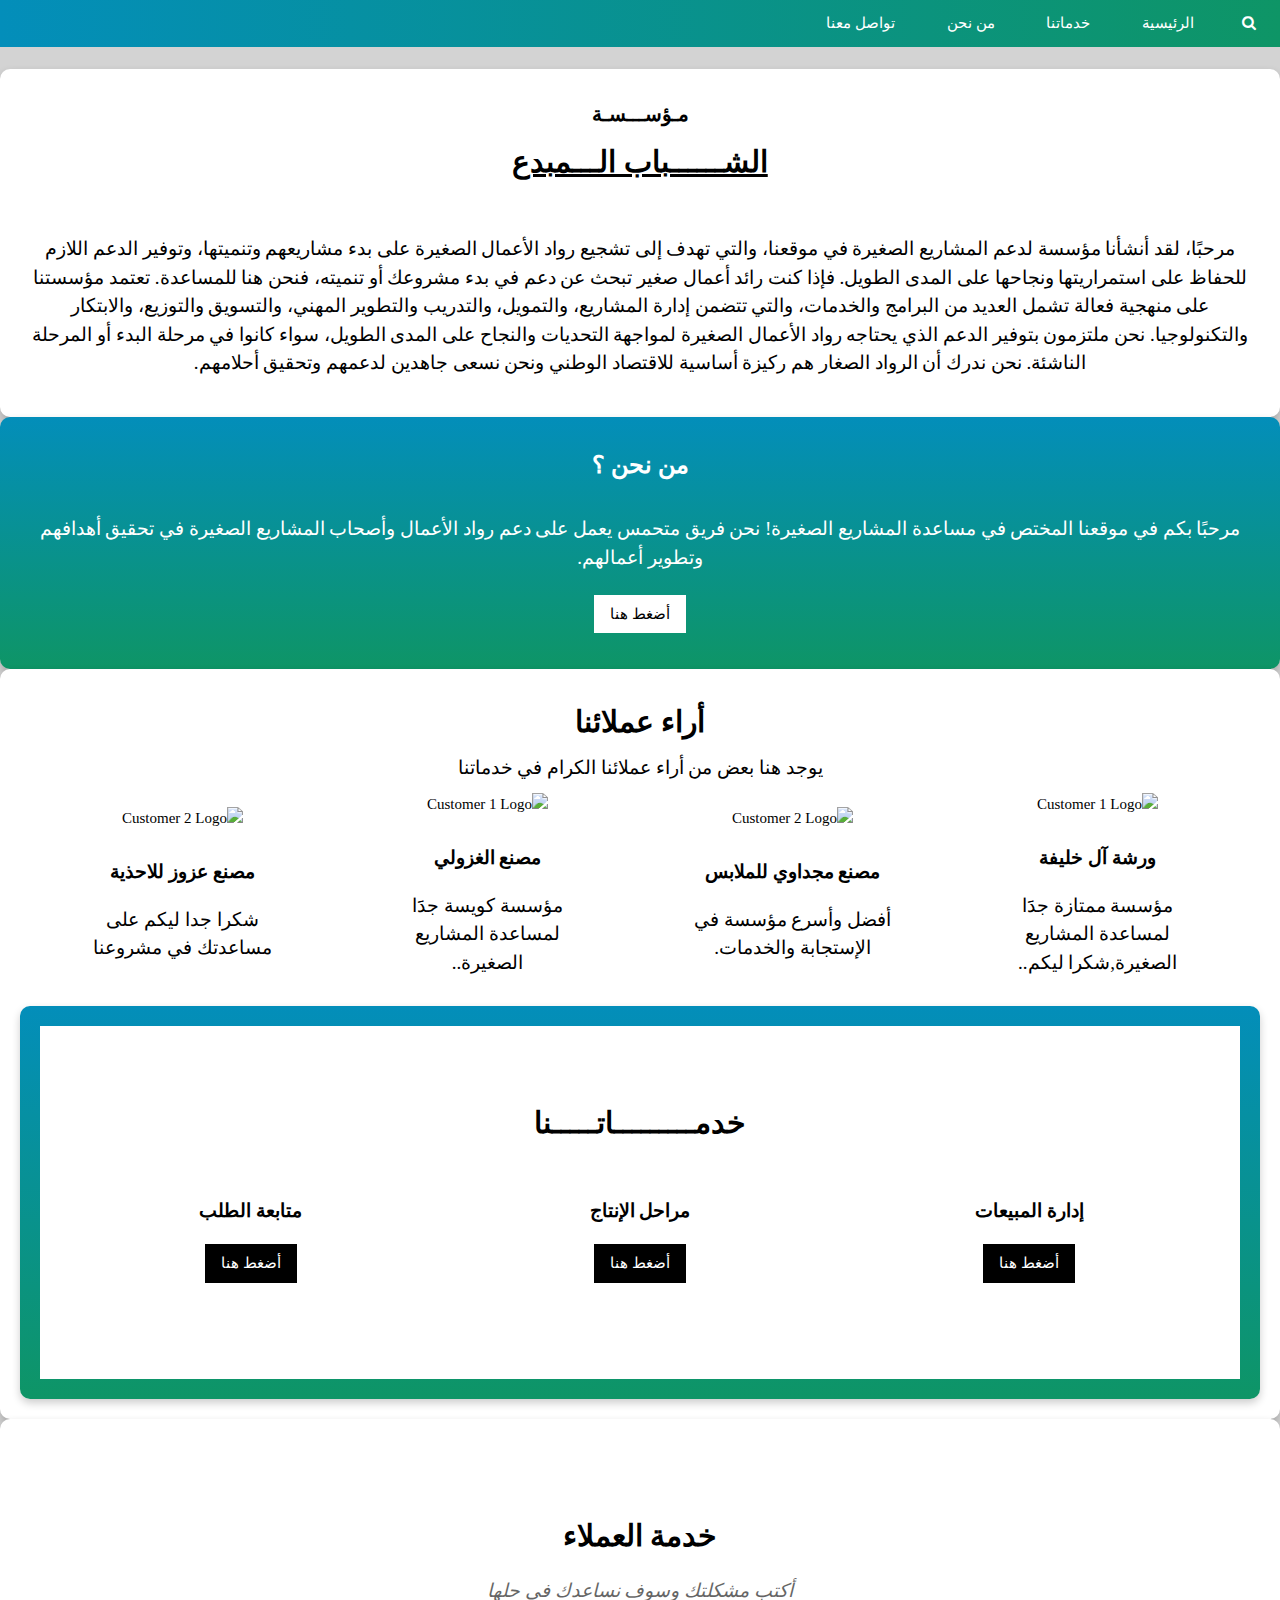
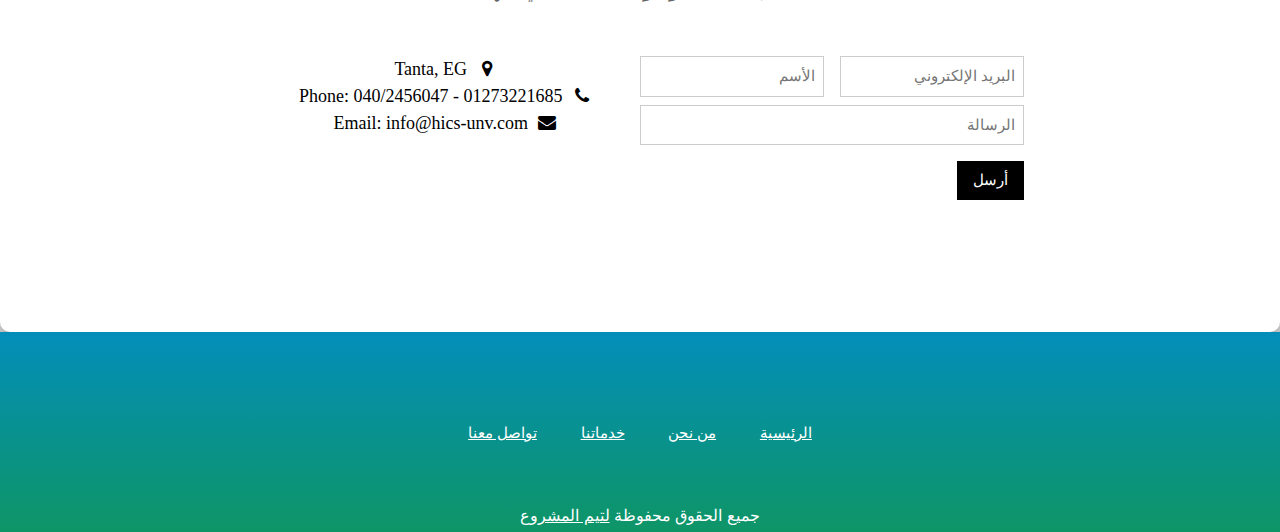
==== Home.html @ 122fb4f4 "Add files via upload" ====
<!DOCTYPE html>
<html dir="rtl" lang="ar">
<head>
<title>الشباب المبدع</title>
<meta charset="UTF-8">
<meta name="viewport" content="width=device-width, initial-scale=1">
<link rel="stylesheet" href="https://www.w3schools.com/w3css/4/w3.css">
<link rel="stylesheet" href="https://fonts.googleapis.com/css?family=Lato">
<link rel="stylesheet" href="https://cdnjs.cloudflare.com/ajax/libs/font-awesome/4.7.0/css/font-awesome.min.css">
<link rel="stylesheet" media="screen" href="[Cairo Google Fonts URL](https://fonts.google.com/specimen/Cairo)" type="text/css">
<style>
body {font-family: "Cairo", Cairo}
.mySlides {display: none}

.customers {
    display: flex;
    justify-content: space-around;
    align-items: center;
    padding: 10px;
    background-color:white;
    color: black;
}

.customer-card {
    max-width: 200px;
    text-align: center;
}

.customer-logo {
    width: 200px;
    height: 200px;
    margin-bottom: 10px;
}

.customer-name {
    font-weight: bold;
}

.card {
    justify-content: center;
    width: 100%;
    padding: 20px;
    background-color: white;
    border-radius: 10px;
    box-shadow: 0 4px 8px rgba(0, 0, 0, 0.2); /* Add drop shadow */
    text-align: center;
    margin-bottom: 0px;
}
.card2 {
    justify-content: center;
    width: 100%;
    padding: 20px;
    background: rgb(3,142,186);
    background: linear-gradient(180deg, rgba(3,142,186,1) 0%, rgba(14,149,102,1) 100%);
    color: white;
    border-radius: 10px;
    box-shadow: 0 4px 8px rgba(0, 0, 0, 0.2); /* Add drop shadow */
    text-align: center;
    margin-bottom: 0px;
}
.WallPaper{
  width: 100%;
  height: 50%;
  margin-top: -80px;
}
h2 {
    color: #333;
}

p {
    font-size: 19px;
    line-height: 1.5;
}
footer {
        background: rgb(3,142,186);
        background: linear-gradient(180deg, rgba(3,142,186,1) 0%, rgba(14,149,102,1) 100%);
        color: white;
        text-align: center;
        padding: 90px;
        margin-bottom: -150px;
    }
</style>
</head>
<body style="background-color: lightgray;">

<!-- Navbar -->
<div align="right" style="background-color: black;">
<div align="right" class="w3-top" style="background: rgb(3,142,186);
background: linear-gradient(90deg, rgba(3,142,186,1) 0%, rgba(14,149,102,1) 100%); color: white;">
  <div  align="right">
    <a class="w3-bar-item w3-button w3-padding-large w3-hide-medium w3-hide-large w3-right" href="javascript:void(0)" onclick="myFunction()" title="Toggle Navigation Menu"><i class="fa fa-bars"></i></a>
    <a href="#" class="w3-bar-item w3-button w3-padding-large">الرئيسية</a>
    <a href="#Ourservice" class="w3-bar-item w3-button w3-padding-large w3-hide-small">خدماتنا</a>
    <a href="WE.html" class="w3-bar-item w3-button w3-padding-large w3-hide-small">من نحن</a>
    <a href="#contact" class="w3-bar-item w3-button w3-padding-large w3-hide-small">تواصل معنا</a>
    <a href="javascript:void(0)" class="w3-padding-large w3-hover-red w3-hide-small w3-right"><i class="fa fa-search"></i></a>
  </div>
</div>
</div>


<!-- Navbar on small screens (remove the onclick attribute if you want the navbar to always show on top of the content when clicking on the links) -->
<div id="navDemo" class="w3-bar-block w3-black w3-hide w3-hide-large w3-hide-medium w3-top" style="margin-top:46px">
  <a href="#band" class="w3-bar-item w3-button w3-padding-large" onclick="myFunction()">خدماتنا</a>
  <a href="#tour" class="w3-bar-item w3-button w3-padding-large" onclick="myFunction()">من نحن</a>
  <a href="#contact" class="w3-bar-item w3-button w3-padding-large" onclick="myFunction()">تواصل معنا</a>
</div>

<!-- Page content -->
<div class="w3-content" style="max-width:2000px;margin-top:46px">

  <img class="WallPaper" src="Media/Wallpaper.jpg" alt="wallpaper">
  <div class="card">
    <h4  style="font-family: cairo; font-weight: bold; color: black;">مـؤســـسـة</h4>
    <h2  style="font-family: cairo; font-weight: bold; text-decoration: underline; color: black;">الشــــــباب الـــمبدع</h2>
    <br>
    <div align="right" style="font-size: 20px;"><p align="center">مرحبًا، لقد أنشأنا مؤسسة لدعم المشاريع الصغيرة في موقعنا، والتي تهدف إلى تشجيع رواد الأعمال الصغيرة على بدء مشاريعهم وتنميتها، وتوفير الدعم اللازم للحفاظ على استمراريتها ونجاحها على المدى الطويل. فإذا كنت رائد أعمال صغير تبحث عن دعم في بدء مشروعك أو تنميته، فنحن هنا للمساعدة. تعتمد مؤسستنا على منهجية فعالة تشمل العديد من البرامج والخدمات، والتي تتضمن إدارة المشاريع، والتمويل، والتدريب والتطوير المهني، والتسويق والتوزيع، والابتكار والتكنولوجيا. نحن ملتزمون بتوفير الدعم الذي يحتاجه رواد الأعمال الصغيرة لمواجهة التحديات والنجاح على المدى الطويل، سواء كانوا في مرحلة البدء أو المرحلة الناشئة. نحن ندرك أن الرواد الصغار هم ركيزة أساسية للاقتصاد الوطني ونحن نسعى جاهدين لدعمهم وتحقيق أحلامهم.</p></div>
    </div>

    <div class="card2">
      <div align="center" ><h3 style="font-family: cairo; font-weight: bold;">من نحن ؟</h3></div>
    <br>
    <div align="center" style="font-size: 19px;">مرحبًا بكم في موقعنا المختص في مساعدة المشاريع الصغيرة! نحن فريق متحمس يعمل على دعم رواد الأعمال وأصحاب المشاريع الصغيرة في تحقيق أهدافهم وتطوير أعمالهم.</div>
    <br>
    <div align="center"><a href="WE.html"><button  class="w3-button w3-white w3-margin-bottom" >أضغط هنا</button></a>
    </div>
    </div>

    <div class="card">
      <h2 align="center" style="font-family: cairo; font-weight: bold; color: black;">أراء عملائنا</h2>
      <div align="center" style="font-size: 19px;">يوجد هنا بعض من أراء عملائنا الكرام في خدماتنا</div>
  
  <section class="customers">
    <div class="customer-card">
      <img src="Media/CustomerLogo1.jpg" alt="Customer 1 Logo" class="customer-logo">
      <p class="customer-name">ورشة آل خليفة </p>
      <p>مؤسسة ممتازة جدََا لمساعدة المشاريع الصغيرة,شكرا ليكم..</p>
  </div>
  <div class="customer-card">
      <img src="Media/img77.jpg" alt="Customer 2 Logo" class="customer-logo">
      <p class="customer-name">مصنع مجداوي للملابس</p>
      <p>أفضل وأسرع مؤسسة في الإستجابة والخدمات.</p>
  </div>
  <div class="customer-card">
    <img src="Media/CustomerLogo1.jpg" alt="Customer 1 Logo" class="customer-logo">
    <p class="customer-name">مصنع الغزولي</p>
    <p>مؤسسة كويسة جدََا لمساعدة المشاريع الصغيرة..</p>
</div>
<div class="customer-card">
    <img src="Media/img77.jpg" alt="Customer 2 Logo" class="customer-logo">
    <p class="customer-name">مصنع عزوز للاحذية</p>
    <p> شكرا جدا ليكم على مساعدتك في مشروعنا</p>
</div>
  </section>

  <div class="card2">
    <div style="background-color: white ;" id="tour">
      <div class="w3-container w3-content w3-padding-64" style="max-width:1800px;">
        <h2 id="Ourservice" class="w3-center" style="font-family: cairo; font-weight: bold; color: black;">خدمـــــــــاتـــــنا</h2><br>
  
        <div class="w3-third w3-margin-bottom">
          <div class="w3-container w3-white">
            <p align="center"><b align="center">متابعة الطلب</b></p>
            <div align="center"><button  class="w3-button w3-black w3-margin-bottom" onclick="document.getElementById('ticketModal').style.display='block'" >أضغط هنا</button></div>
          </div>
        </div>
          <div class="w3-third w3-margin-bottom">
              <div class="w3-container w3-white">
                <p align="center"><b align="center">مراحل الإنتاج</b></p>
                <div align="center"><a href="index.html"><button  class="w3-button w3-black w3-margin-bottom">أضغط هنا</button></a></div>
              </div>
            </div>
          <div class="w3-third w3-margin-bottom">
            <div class="w3-container w3-white">
              <p align="center"><b align="center">إدارة المبيعات</b></p>
              <div align="center"><a href="SA.html"><button  class="w3-button w3-black w3-margin-bottom" >أضغط هنا</button></a></div>
            </div>
          </div>
        </div>
      </div>
  </div>
    </div>

    <div class="card">
      <div class="w3-container w3-content w3-padding-64" style="max-width:800px" id="contact">
        <h2 id="contact" class="w3-center" align="center" style="font-family: cairo; font-weight: bold; color: black;">خدمة العملاء</h2>
        <p class="w3-opacity w3-center"><i>أكتب مشكلتك وسوف نساعدك في حلها</i></p>
        <div class="w3-row w3-padding-32">
          <div class="w3-col m6 w3-large w3-margin-bottom">
            <i class="fa fa-map-marker" style="width:30px"></i> Tanta, EG<br>
            <i class="fa fa-phone" style="width:30px"></i> Phone: 040/2456047 - 01273221685<br>
            <i class="fa fa-envelope" style="width:30px"> </i> Email: info@hics-unv.com<br>
          </div>
          <div class="w3-col m6">
            <form action="/action_page.php" target="_blank">
              <div class="w3-row-padding" style="margin:0 -16px 8px -16px">
                <div class="w3-half">
                  <input class="w3-input w3-border" type="text" placeholder="الأسم" required name="Name">
                </div>
                <div class="w3-half">
                  <input class="w3-input w3-border" type="text" placeholder="البريد الإلكتروني" required name="Email">
                </div>
              </div>
              <input class="w3-input w3-border" type="text" placeholder="الرسالة" required name="Message">
              <button class="w3-button w3-black w3-section w3-right" type="submit">أرسل</button>
            </form>
          </div>
        </div>
      </div>
    </div>
    
    <footer style=" height: 200px;">
      <div >
        <a style="margin-left: 20px; margin-right: 20px;" href="#">الرئيسية</a>
        <a style="margin-left: 20px; margin-right: 20px;" href="WE.html">من نحن</a>
        <a style="margin-left: 20px; margin-right: 20px;" href="#Ourservice">خدماتنا</a>
        <a style="margin-left: 20px; margin-right: 20px;" href="#contact">تواصل معنا</a>
        <h6 style="margin-top: 60px;">جميع الحقوق محفوظة <a href="WE.html">لتيم المشروع</a></h6>
      </div>

  </footer>
  <!-- The Band Section -->
  <div class="w3-container w3-content w3-center w3-padding-64" style="max-width:800px" id="band">

  <!-- Ticket Modal -->
  <div>

  </div>
  <div id="ticketModal" class="w3-modal">
    <div class="w3-modal-content w3-animate-top w3-card-4">
      <header style="background: rgb(3,142,186);
      background: linear-gradient(90deg, rgba(3,142,186,1) 0%, rgba(14,149,102,1) 100%);" class="w3-container w3-black w3-center w3-padding-32"> 
        <span style="background: rgb(3,142,186);
        background: linear-gradient(180deg, rgba(3,142,186,1) 0%, rgba(14,149,102,1) 100%);" onclick="document.getElementById('ticketModal').style.display='none'" 
       class="w3-button w3-black w3-xlarge w3-display-topright">×</span>
        <h2 style="font-family: cairo; font-weight: bold; color: white; background: rgb(3,142,186);
        background: linear-gradient(90deg, rgba(3,142,186,1) 0%, rgba(14,149,102,1) 100%);" ><i class="fa fa-suitcase w3-margin-left"></i>متابعة طلبك</h2>
      </header>
      <div class="w3-container">
        <p><label><i class="fa fa-shopping-cart"></i> الرقم التسلسلي لطلبك</label></p>
        <input class="w3-input w3-border" type="text" placeholder="أدخل الرقم التسلسلي">
        <p><label><i class="fa fa-user"></i> الحساب الخاص بك</label></p>
        <input class="w3-input w3-border" type="text" placeholder="أدخل حسابك">
        <button style="background: rgb(3,142,186);
        background: linear-gradient(90deg, rgba(3,142,186,1) 0%, rgba(14,149,102,1) 100%);" class="w3-button w3-block w3-black w3-padding-16 w3-section w3-right">تابع <i class="fa fa-check"></i></button>
        <button class="w3-button w3-red w3-section" onclick="document.getElementById('ticketModal').style.display='none'">أغلق<i class="fa fa-remove"></i></button>
        <p class="w3-right">تريد <a href="#" class="w3-text-blue">المساعدة?</a></p>
      </div>
    </div>
  </div>

</div>



<script>
// Automatic Slideshow - change image every 4 seconds
var myIndex = 0;
carousel();

function carousel() {
  var i;
  var x = document.getElementsByClassName("mySlides");
  for (i = 0; i < x.length; i++) {
    x[i].style.display = "none";  
  }
  myIndex++;
  if (myIndex > x.length) {myIndex = 1}    
  x[myIndex-1].style.display = "block";  
  setTimeout(carousel, 4000);    
}

// Used to toggle the menu on small screens when clicking on the menu button
function myFunction() {
  var x = document.getElementById("navDemo");
  if (x.className.indexOf("w3-show") == -1) {
    x.className += " w3-show";
  } else { 
    x.className = x.className.replace(" w3-show", "");
  }
}

// When the user clicks anywhere outside of the modal, close it
var modal = document.getElementById('ticketModal');
window.onclick = function(event) {
  if (event.target == modal) {
    modal.style.display = "none";
  }
}
</script>

</body>
</html>
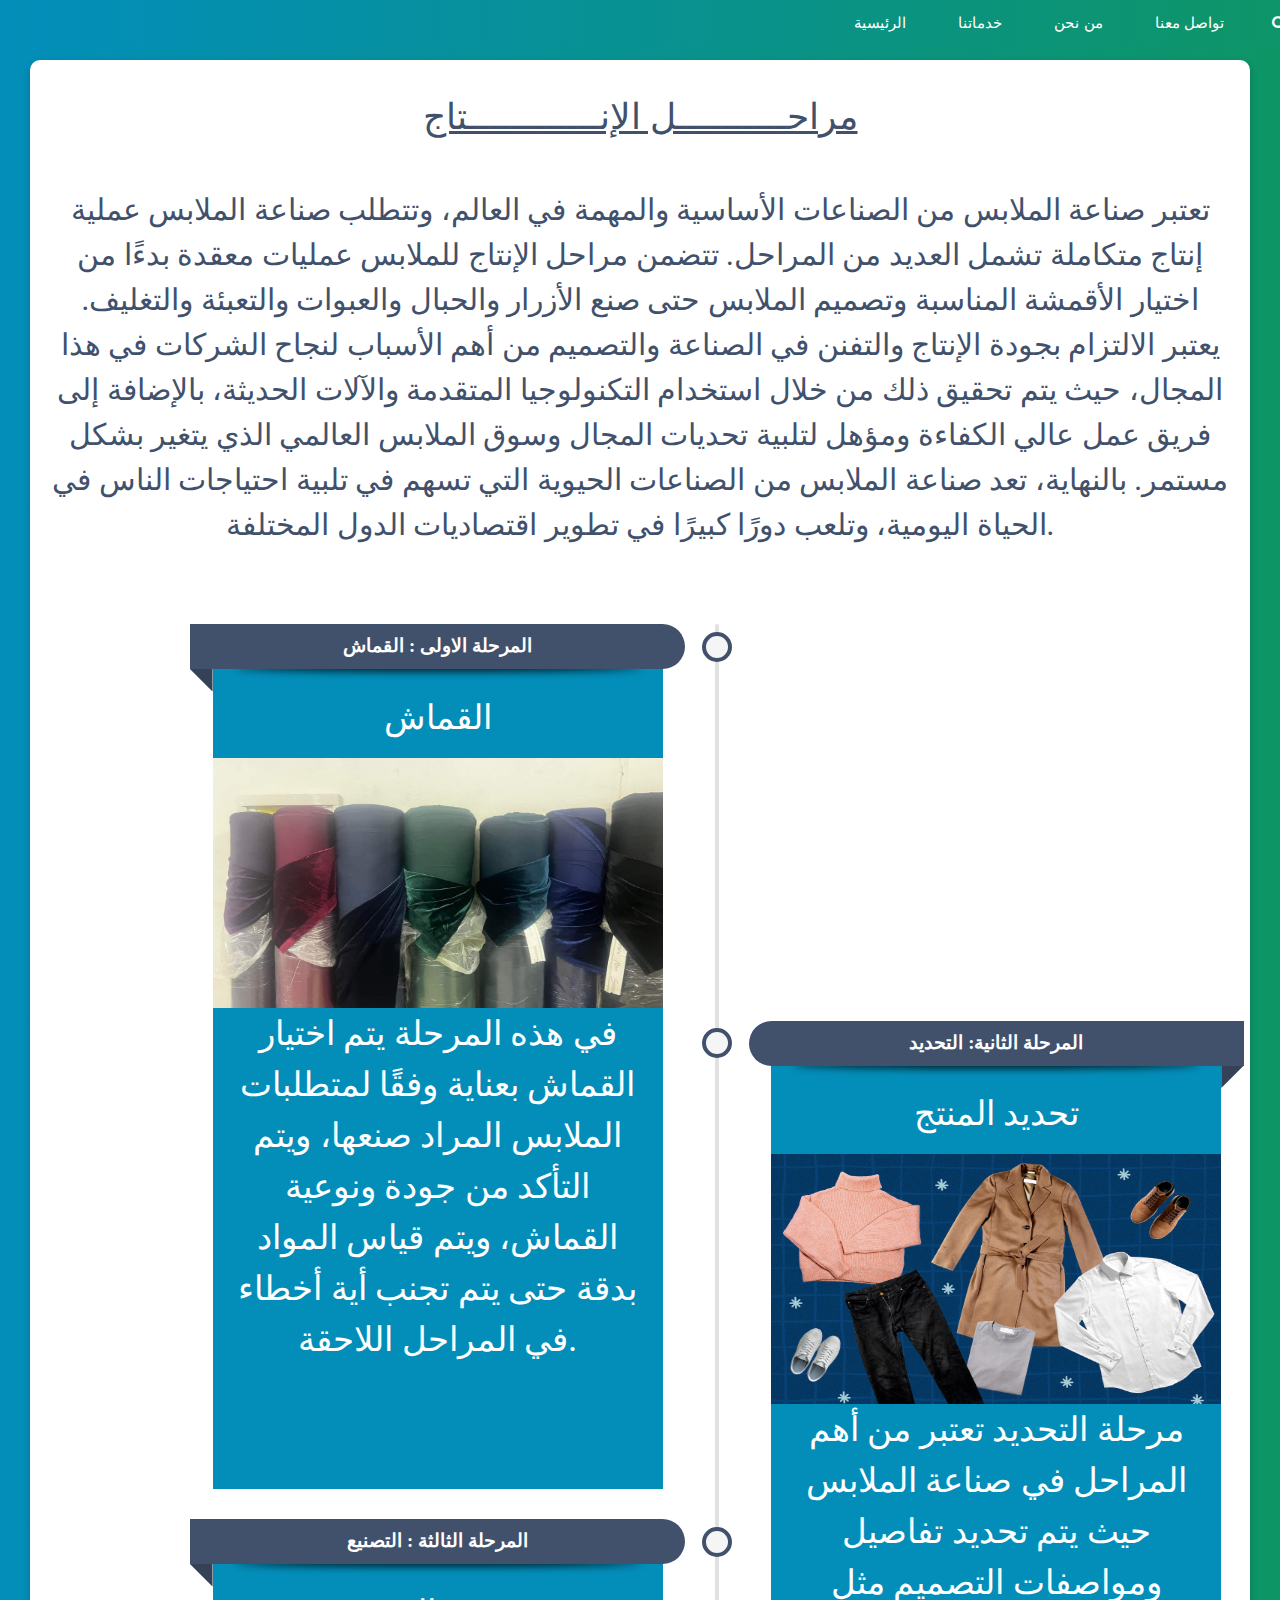
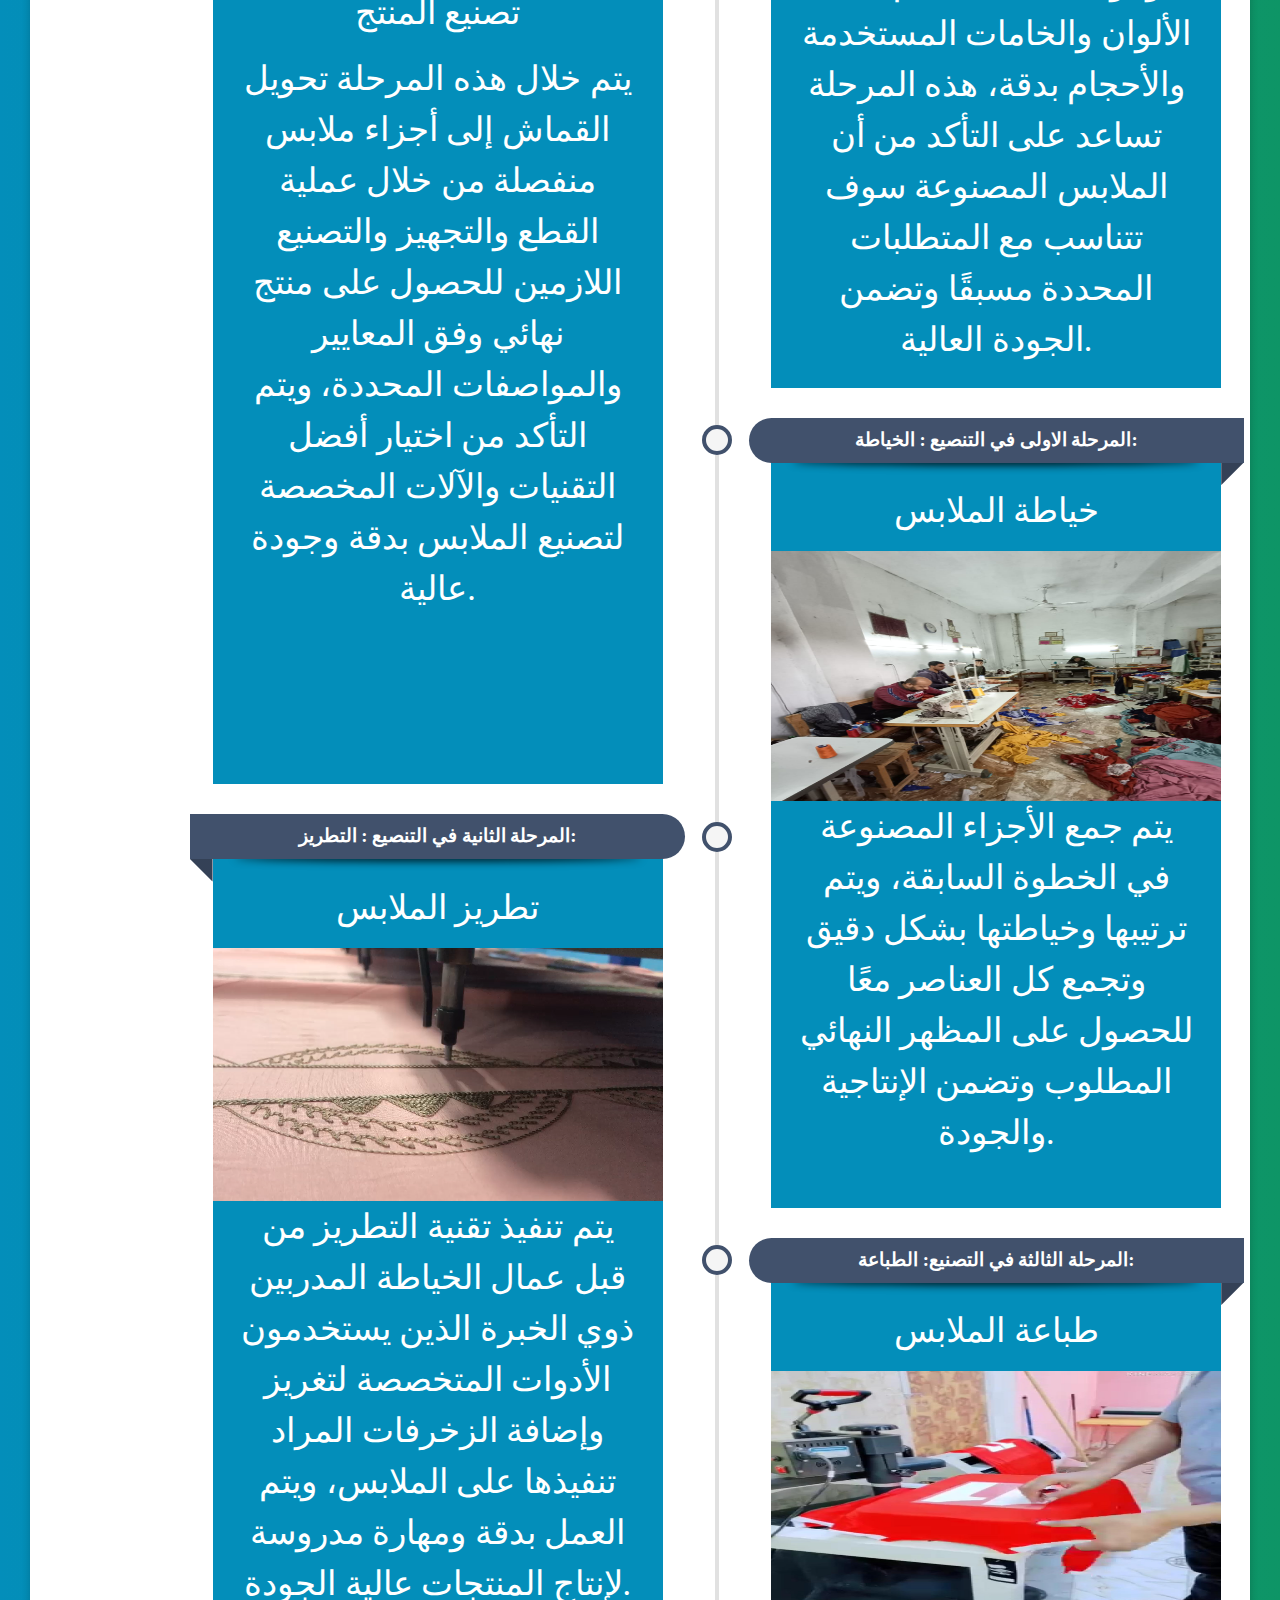
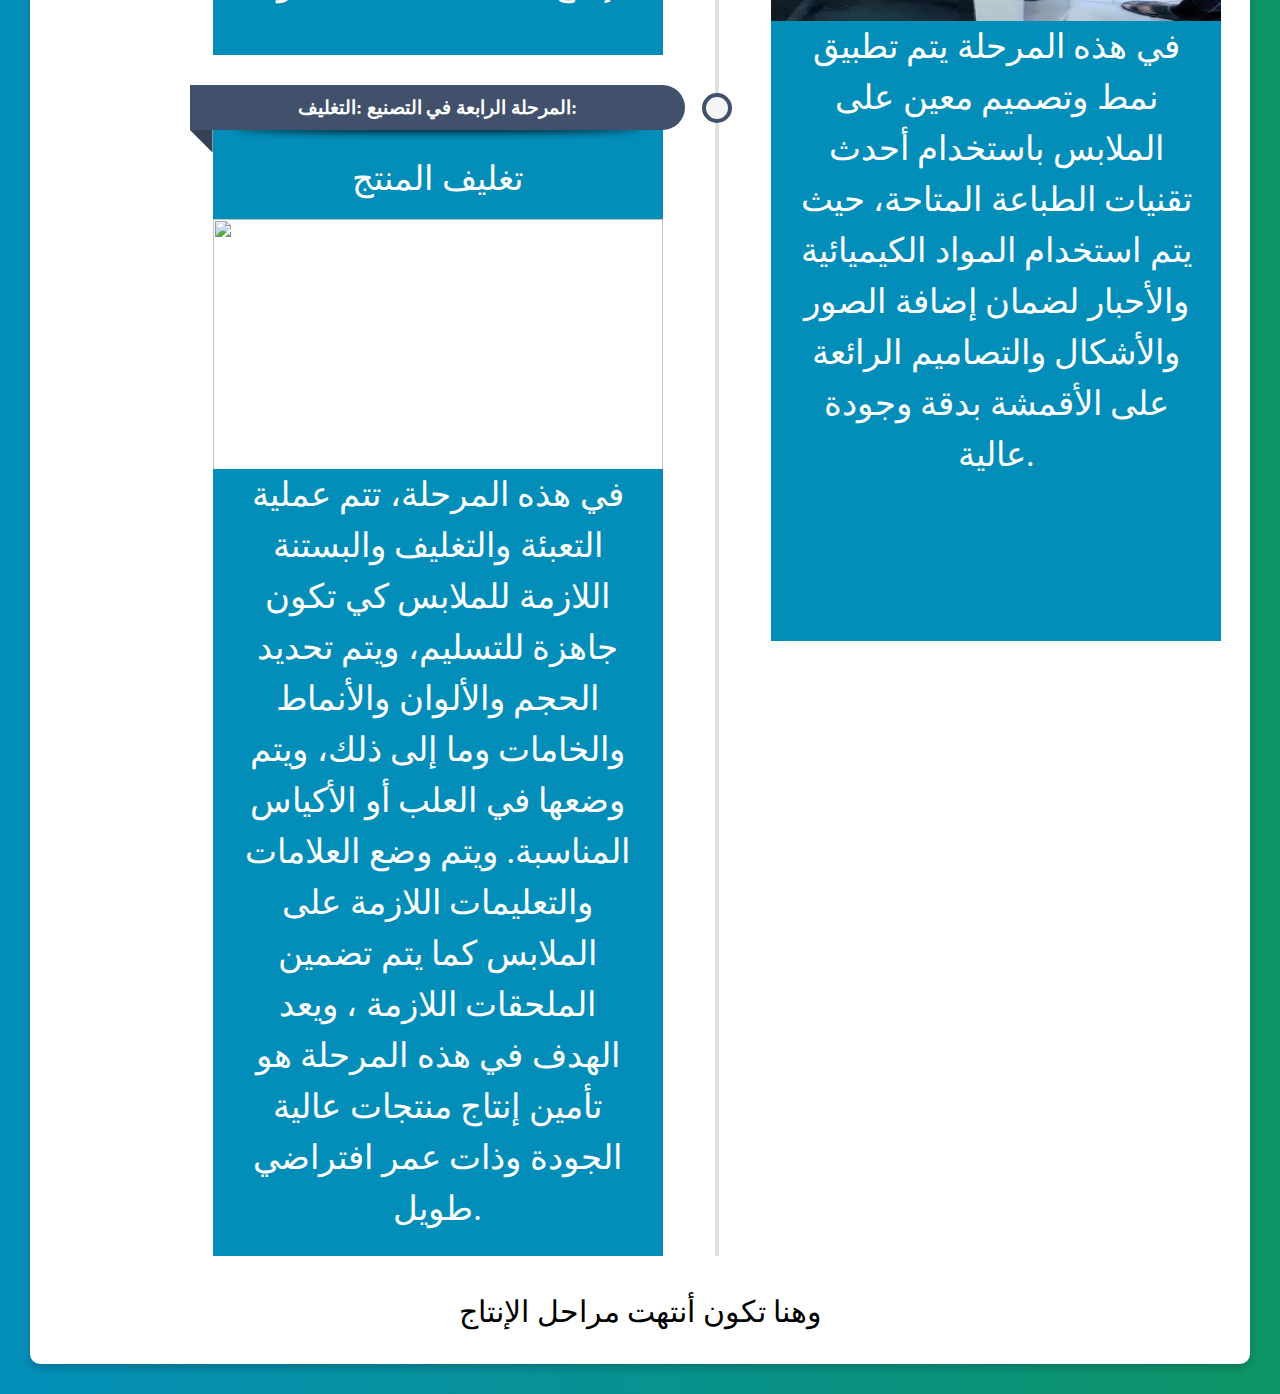
==== commit 46ee0285: "Rename home.html to Home.html" ====
--- a/Home.html
+++ b/Home.html
@@ -1,293 +1,243 @@
-<!DOCTYPE html>
-<html dir="rtl" lang="ar">
-<head>
-<title>الشباب المبدع</title>
-<meta charset="UTF-8">
-<meta name="viewport" content="width=device-width, initial-scale=1">
-<link rel="stylesheet" href="https://www.w3schools.com/w3css/4/w3.css">
-<link rel="stylesheet" href="https://fonts.googleapis.com/css?family=Lato">
-<link rel="stylesheet" href="https://cdnjs.cloudflare.com/ajax/libs/font-awesome/4.7.0/css/font-awesome.min.css">
-<link rel="stylesheet" media="screen" href="[Cairo Google Fonts URL](https://fonts.google.com/specimen/Cairo)" type="text/css">
-<style>
-body {font-family: "Cairo", Cairo}
-.mySlides {display: none}
-
-.customers {
-    display: flex;
-    justify-content: space-around;
-    align-items: center;
-    padding: 10px;
-    background-color:white;
-    color: black;
-}
-
-.customer-card {
-    max-width: 200px;
-    text-align: center;
-}
-
-.customer-logo {
-    width: 200px;
-    height: 200px;
-    margin-bottom: 10px;
-}
-
-.customer-name {
-    font-weight: bold;
-}
-
-.card {
-    justify-content: center;
-    width: 100%;
-    padding: 20px;
-    background-color: white;
-    border-radius: 10px;
-    box-shadow: 0 4px 8px rgba(0, 0, 0, 0.2); /* Add drop shadow */
-    text-align: center;
-    margin-bottom: 0px;
-}
-.card2 {
-    justify-content: center;
-    width: 100%;
-    padding: 20px;
-    background: rgb(3,142,186);
-    background: linear-gradient(180deg, rgba(3,142,186,1) 0%, rgba(14,149,102,1) 100%);
-    color: white;
-    border-radius: 10px;
-    box-shadow: 0 4px 8px rgba(0, 0, 0, 0.2); /* Add drop shadow */
-    text-align: center;
-    margin-bottom: 0px;
-}
-.WallPaper{
-  width: 100%;
-  height: 50%;
-  margin-top: -80px;
-}
-h2 {
-    color: #333;
-}
-
-p {
-    font-size: 19px;
-    line-height: 1.5;
-}
-footer {
-        background: rgb(3,142,186);
-        background: linear-gradient(180deg, rgba(3,142,186,1) 0%, rgba(14,149,102,1) 100%);
-        color: white;
-        text-align: center;
-        padding: 90px;
-        margin-bottom: -150px;
-    }
-</style>
-</head>
-<body style="background-color: lightgray;">
-
-<!-- Navbar -->
-<div align="right" style="background-color: black;">
-<div align="right" class="w3-top" style="background: rgb(3,142,186);
-background: linear-gradient(90deg, rgba(3,142,186,1) 0%, rgba(14,149,102,1) 100%); color: white;">
-  <div  align="right">
-    <a class="w3-bar-item w3-button w3-padding-large w3-hide-medium w3-hide-large w3-right" href="javascript:void(0)" onclick="myFunction()" title="Toggle Navigation Menu"><i class="fa fa-bars"></i></a>
-    <a href="#" class="w3-bar-item w3-button w3-padding-large">الرئيسية</a>
-    <a href="#Ourservice" class="w3-bar-item w3-button w3-padding-large w3-hide-small">خدماتنا</a>
-    <a href="WE.html" class="w3-bar-item w3-button w3-padding-large w3-hide-small">من نحن</a>
-    <a href="#contact" class="w3-bar-item w3-button w3-padding-large w3-hide-small">تواصل معنا</a>
-    <a href="javascript:void(0)" class="w3-padding-large w3-hover-red w3-hide-small w3-right"><i class="fa fa-search"></i></a>
-  </div>
-</div>
-</div>
-
-
-<!-- Navbar on small screens (remove the onclick attribute if you want the navbar to always show on top of the content when clicking on the links) -->
-<div id="navDemo" class="w3-bar-block w3-black w3-hide w3-hide-large w3-hide-medium w3-top" style="margin-top:46px">
-  <a href="#band" class="w3-bar-item w3-button w3-padding-large" onclick="myFunction()">خدماتنا</a>
-  <a href="#tour" class="w3-bar-item w3-button w3-padding-large" onclick="myFunction()">من نحن</a>
-  <a href="#contact" class="w3-bar-item w3-button w3-padding-large" onclick="myFunction()">تواصل معنا</a>
-</div>
-
-<!-- Page content -->
-<div class="w3-content" style="max-width:2000px;margin-top:46px">
-
-  <img class="WallPaper" src="Media/Wallpaper.jpg" alt="wallpaper">
-  <div class="card">
-    <h4  style="font-family: cairo; font-weight: bold; color: black;">مـؤســـسـة</h4>
-    <h2  style="font-family: cairo; font-weight: bold; text-decoration: underline; color: black;">الشــــــباب الـــمبدع</h2>
-    <br>
-    <div align="right" style="font-size: 20px;"><p align="center">مرحبًا، لقد أنشأنا مؤسسة لدعم المشاريع الصغيرة في موقعنا، والتي تهدف إلى تشجيع رواد الأعمال الصغيرة على بدء مشاريعهم وتنميتها، وتوفير الدعم اللازم للحفاظ على استمراريتها ونجاحها على المدى الطويل. فإذا كنت رائد أعمال صغير تبحث عن دعم في بدء مشروعك أو تنميته، فنحن هنا للمساعدة. تعتمد مؤسستنا على منهجية فعالة تشمل العديد من البرامج والخدمات، والتي تتضمن إدارة المشاريع، والتمويل، والتدريب والتطوير المهني، والتسويق والتوزيع، والابتكار والتكنولوجيا. نحن ملتزمون بتوفير الدعم الذي يحتاجه رواد الأعمال الصغيرة لمواجهة التحديات والنجاح على المدى الطويل، سواء كانوا في مرحلة البدء أو المرحلة الناشئة. نحن ندرك أن الرواد الصغار هم ركيزة أساسية للاقتصاد الوطني ونحن نسعى جاهدين لدعمهم وتحقيق أحلامهم.</p></div>
-    </div>
-
-    <div class="card2">
-      <div align="center" ><h3 style="font-family: cairo; font-weight: bold;">من نحن ؟</h3></div>
-    <br>
-    <div align="center" style="font-size: 19px;">مرحبًا بكم في موقعنا المختص في مساعدة المشاريع الصغيرة! نحن فريق متحمس يعمل على دعم رواد الأعمال وأصحاب المشاريع الصغيرة في تحقيق أهدافهم وتطوير أعمالهم.</div>
-    <br>
-    <div align="center"><a href="WE.html"><button  class="w3-button w3-white w3-margin-bottom" >أضغط هنا</button></a>
-    </div>
-    </div>
-
-    <div class="card">
-      <h2 align="center" style="font-family: cairo; font-weight: bold; color: black;">أراء عملائنا</h2>
-      <div align="center" style="font-size: 19px;">يوجد هنا بعض من أراء عملائنا الكرام في خدماتنا</div>
-  
-  <section class="customers">
-    <div class="customer-card">
-      <img src="Media/CustomerLogo1.jpg" alt="Customer 1 Logo" class="customer-logo">
-      <p class="customer-name">ورشة آل خليفة </p>
-      <p>مؤسسة ممتازة جدََا لمساعدة المشاريع الصغيرة,شكرا ليكم..</p>
-  </div>
-  <div class="customer-card">
-      <img src="Media/img77.jpg" alt="Customer 2 Logo" class="customer-logo">
-      <p class="customer-name">مصنع مجداوي للملابس</p>
-      <p>أفضل وأسرع مؤسسة في الإستجابة والخدمات.</p>
-  </div>
-  <div class="customer-card">
-    <img src="Media/CustomerLogo1.jpg" alt="Customer 1 Logo" class="customer-logo">
-    <p class="customer-name">مصنع الغزولي</p>
-    <p>مؤسسة كويسة جدََا لمساعدة المشاريع الصغيرة..</p>
-</div>
-<div class="customer-card">
-    <img src="Media/img77.jpg" alt="Customer 2 Logo" class="customer-logo">
-    <p class="customer-name">مصنع عزوز للاحذية</p>
-    <p> شكرا جدا ليكم على مساعدتك في مشروعنا</p>
-</div>
-  </section>
-
-  <div class="card2">
-    <div style="background-color: white ;" id="tour">
-      <div class="w3-container w3-content w3-padding-64" style="max-width:1800px;">
-        <h2 id="Ourservice" class="w3-center" style="font-family: cairo; font-weight: bold; color: black;">خدمـــــــــاتـــــنا</h2><br>
-  
-        <div class="w3-third w3-margin-bottom">
-          <div class="w3-container w3-white">
-            <p align="center"><b align="center">متابعة الطلب</b></p>
-            <div align="center"><button  class="w3-button w3-black w3-margin-bottom" onclick="document.getElementById('ticketModal').style.display='block'" >أضغط هنا</button></div>
-          </div>
-        </div>
-          <div class="w3-third w3-margin-bottom">
-              <div class="w3-container w3-white">
-                <p align="center"><b align="center">مراحل الإنتاج</b></p>
-                <div align="center"><a href="index.html"><button  class="w3-button w3-black w3-margin-bottom">أضغط هنا</button></a></div>
-              </div>
-            </div>
-          <div class="w3-third w3-margin-bottom">
-            <div class="w3-container w3-white">
-              <p align="center"><b align="center">إدارة المبيعات</b></p>
-              <div align="center"><a href="SA.html"><button  class="w3-button w3-black w3-margin-bottom" >أضغط هنا</button></a></div>
-            </div>
-          </div>
-        </div>
-      </div>
-  </div>
-    </div>
-
-    <div class="card">
-      <div class="w3-container w3-content w3-padding-64" style="max-width:800px" id="contact">
-        <h2 id="contact" class="w3-center" align="center" style="font-family: cairo; font-weight: bold; color: black;">خدمة العملاء</h2>
-        <p class="w3-opacity w3-center"><i>أكتب مشكلتك وسوف نساعدك في حلها</i></p>
-        <div class="w3-row w3-padding-32">
-          <div class="w3-col m6 w3-large w3-margin-bottom">
-            <i class="fa fa-map-marker" style="width:30px"></i> Tanta, EG<br>
-            <i class="fa fa-phone" style="width:30px"></i> Phone: 040/2456047 - 01273221685<br>
-            <i class="fa fa-envelope" style="width:30px"> </i> Email: info@hics-unv.com<br>
-          </div>
-          <div class="w3-col m6">
-            <form action="/action_page.php" target="_blank">
-              <div class="w3-row-padding" style="margin:0 -16px 8px -16px">
-                <div class="w3-half">
-                  <input class="w3-input w3-border" type="text" placeholder="الأسم" required name="Name">
-                </div>
-                <div class="w3-half">
-                  <input class="w3-input w3-border" type="text" placeholder="البريد الإلكتروني" required name="Email">
-                </div>
-              </div>
-              <input class="w3-input w3-border" type="text" placeholder="الرسالة" required name="Message">
-              <button class="w3-button w3-black w3-section w3-right" type="submit">أرسل</button>
-            </form>
-          </div>
-        </div>
-      </div>
-    </div>
-    
-    <footer style=" height: 200px;">
-      <div >
-        <a style="margin-left: 20px; margin-right: 20px;" href="#">الرئيسية</a>
-        <a style="margin-left: 20px; margin-right: 20px;" href="WE.html">من نحن</a>
-        <a style="margin-left: 20px; margin-right: 20px;" href="#Ourservice">خدماتنا</a>
-        <a style="margin-left: 20px; margin-right: 20px;" href="#contact">تواصل معنا</a>
-        <h6 style="margin-top: 60px;">جميع الحقوق محفوظة <a href="WE.html">لتيم المشروع</a></h6>
-      </div>
-
-  </footer>
-  <!-- The Band Section -->
-  <div class="w3-container w3-content w3-center w3-padding-64" style="max-width:800px" id="band">
-
-  <!-- Ticket Modal -->
-  <div>
-
-  </div>
-  <div id="ticketModal" class="w3-modal">
-    <div class="w3-modal-content w3-animate-top w3-card-4">
-      <header style="background: rgb(3,142,186);
-      background: linear-gradient(90deg, rgba(3,142,186,1) 0%, rgba(14,149,102,1) 100%);" class="w3-container w3-black w3-center w3-padding-32"> 
-        <span style="background: rgb(3,142,186);
-        background: linear-gradient(180deg, rgba(3,142,186,1) 0%, rgba(14,149,102,1) 100%);" onclick="document.getElementById('ticketModal').style.display='none'" 
-       class="w3-button w3-black w3-xlarge w3-display-topright">×</span>
-        <h2 style="font-family: cairo; font-weight: bold; color: white; background: rgb(3,142,186);
-        background: linear-gradient(90deg, rgba(3,142,186,1) 0%, rgba(14,149,102,1) 100%);" ><i class="fa fa-suitcase w3-margin-left"></i>متابعة طلبك</h2>
-      </header>
-      <div class="w3-container">
-        <p><label><i class="fa fa-shopping-cart"></i> الرقم التسلسلي لطلبك</label></p>
-        <input class="w3-input w3-border" type="text" placeholder="أدخل الرقم التسلسلي">
-        <p><label><i class="fa fa-user"></i> الحساب الخاص بك</label></p>
-        <input class="w3-input w3-border" type="text" placeholder="أدخل حسابك">
-        <button style="background: rgb(3,142,186);
-        background: linear-gradient(90deg, rgba(3,142,186,1) 0%, rgba(14,149,102,1) 100%);" class="w3-button w3-block w3-black w3-padding-16 w3-section w3-right">تابع <i class="fa fa-check"></i></button>
-        <button class="w3-button w3-red w3-section" onclick="document.getElementById('ticketModal').style.display='none'">أغلق<i class="fa fa-remove"></i></button>
-        <p class="w3-right">تريد <a href="#" class="w3-text-blue">المساعدة?</a></p>
-      </div>
-    </div>
-  </div>
-
-</div>
-
-
-
-<script>
-// Automatic Slideshow - change image every 4 seconds
-var myIndex = 0;
-carousel();
-
-function carousel() {
-  var i;
-  var x = document.getElementsByClassName("mySlides");
-  for (i = 0; i < x.length; i++) {
-    x[i].style.display = "none";  
-  }
-  myIndex++;
-  if (myIndex > x.length) {myIndex = 1}    
-  x[myIndex-1].style.display = "block";  
-  setTimeout(carousel, 4000);    
-}
-
-// Used to toggle the menu on small screens when clicking on the menu button
-function myFunction() {
-  var x = document.getElementById("navDemo");
-  if (x.className.indexOf("w3-show") == -1) {
-    x.className += " w3-show";
-  } else { 
-    x.className = x.className.replace(" w3-show", "");
-  }
-}
-
-// When the user clicks anywhere outside of the modal, close it
-var modal = document.getElementById('ticketModal');
-window.onclick = function(event) {
-  if (event.target == modal) {
-    modal.style.display = "none";
-  }
-}
-</script>
-
-</body>
-</html>
+<!DOCTYPE html>
+<html lang="ar">
+  <head>
+    <meta charset="utf-8" />
+    <meta name="viewport" content="width=device-width, initial-scale=1.0">
+    <title>مراحل الإنتاج</title>
+    <link rel="stylesheet" href="./style.css" />
+    <link
+      rel="stylesheet"
+      media="screen"
+      href="[Cairo Google Fonts URL](https://fonts.google.com/specimen/Cairo)"
+      type="text/css"
+    />
+    <link rel="stylesheet" href="https://www.w3schools.com/w3css/4/w3.css" />
+    <link
+      rel="stylesheet"
+      href="https://fonts.googleapis.com/css?family=Lato"
+    />
+    <link
+      rel="stylesheet"
+      href="https://cdnjs.cloudflare.com/ajax/libs/font-awesome/4.7.0/css/font-awesome.min.css"
+    />
+    <link
+      rel="stylesheet"
+      media="screen"
+      href="[Cairo Google Fonts URL](https://fonts.google.com/specimen/Cairo)"
+      type="text/css"
+    />
+  </head>
+  <body>
+    <!-- partial:index.partial.html -->
+
+    <!-- Navbar -->
+    <div align="right" style="background-color: black">
+      <div
+        align="right"
+        class="w3-top"
+        style="
+          background: rgb(3, 142, 186);
+          background: linear-gradient(
+            90deg,
+            rgba(3, 142, 186, 1) 0%,
+            rgba(14, 149, 102, 1) 100%
+          );
+          color: white;
+        "
+      >
+        <div align="right">
+          <a
+            class="w3-bar-item w3-button w3-padding-large w3-hide-medium w3-hide-large w3-right"
+            href="javascript:void(0)"
+            onclick="myFunction()"
+            title="Toggle Navigation Menu"
+            ><i class="fa fa-bars"></i
+          ></a>
+          <a href="#" class="w3-bar-item w3-button w3-padding-large"
+            >الرئيسية</a
+          >
+          <a
+            href="#band"
+            class="w3-bar-item w3-button w3-padding-large w3-hide-small"
+            >خدماتنا</a
+          >
+          <a
+            href="#tour"
+            class="w3-bar-item w3-button w3-padding-large w3-hide-small"
+            >من نحن</a
+          >
+          <a
+            href="#contact"
+            class="w3-bar-item w3-button w3-padding-large w3-hide-small"
+            >تواصل معنا</a
+          >
+          <a
+            href="javascript:void(0)"
+            class="w3-padding-large w3-hover-red w3-hide-small w3-right"
+            ><i class="fa fa-search"></i
+          ></a>
+        </div>
+      </div>
+    </div>
+
+    <div class="card">
+      <h1
+        style="color: #41516c; text-decoration: underline; font-family: Cairo"
+      >
+        مراحــــــــــل الإنــــــــــــتاج
+      </h1>
+      <br />
+      <h2 align="center" style="color: #41516c; font-family: Cairo">
+        تعتبر صناعة الملابس من الصناعات الأساسية والمهمة في العالم، وتتطلب صناعة
+        الملابس عملية إنتاج متكاملة تشمل العديد من المراحل. تتضمن مراحل الإنتاج
+        للملابس عمليات معقدة بدءًا من اختيار الأقمشة المناسبة وتصميم الملابس حتى
+        صنع الأزرار والحبال والعبوات والتعبئة والتغليف. يعتبر الالتزام بجودة
+        الإنتاج والتفنن في الصناعة والتصميم من أهم الأسباب لنجاح الشركات في هذا
+        المجال، حيث يتم تحقيق ذلك من خلال استخدام التكنولوجيا المتقدمة والآلات
+        الحديثة، بالإضافة إلى فريق عمل عالي الكفاءة ومؤهل لتلبية تحديات المجال
+        وسوق الملابس العالمي الذي يتغير بشكل مستمر. بالنهاية، تعد صناعة الملابس
+        من الصناعات الحيوية التي تسهم في تلبية احتياجات الناس في الحياة اليومية،
+        وتلعب دورًا كبيرًا في تطوير اقتصاديات الدول المختلفة.
+      </h2>
+      <br />
+      <br />
+      <br />
+      <ul style="color: white">
+        <li style="--accent-color: #41516c">
+          <div class="date" style="font-family: Cairo">
+            المرحلة الاولى : القماش
+          </div>
+          <div class="title" align="center" style="font-family: Cairo">
+            القماش
+          </div>
+          <div class="img" style="margin-bottom: -10px">
+            <img src="Media/img1.jpg" width="450px" height="260px" />
+          </div>
+          <div class="descr" align="center" style="font-family: Cairo">
+            في هذه المرحلة يتم اختيار القماش بعناية وفقًا لمتطلبات الملابس
+            المراد صنعها، ويتم التأكد من جودة ونوعية القماش، ويتم قياس المواد
+            بدقة حتى يتم تجنب أية أخطاء في المراحل اللاحقة.
+          </div>
+        </li>
+        <li style="--accent-color: #41516c">
+          <div class="date" style="font-family: Cairo">
+            المرحلة الثانية: التحديد
+          </div>
+          <div class="title" align="center" style="font-family: Cairo">
+            تحديد المنتج
+          </div>
+          <div class="img" style="margin-bottom: -10px">
+            <img src="Media/img2.jpeg" width="450px" height="260px" />
+          </div>
+          <div class="descr" align="center" style="font-family: Cairo">
+            مرحلة التحديد تعتبر من أهم المراحل في صناعة الملابس حيث يتم تحديد
+            تفاصيل ومواصفات التصميم مثل الألوان والخامات المستخدمة والأحجام
+            بدقة، هذه المرحلة تساعد على التأكد من أن الملابس المصنوعة سوف تتناسب
+            مع المتطلبات المحددة مسبقًا وتضمن الجودة العالية.
+          </div>
+        </li>
+        <li style="--accent-color: #41516c">
+          <div class="date" style="font-family: Cairo">
+            المرحلة الثالثة : التصنيع
+          </div>
+          <div class="title" align="center" style="font-family: Cairo">
+            تصنيع المنتج
+          </div>
+          <video
+            muted
+            autoplay
+            style="
+              width: 250px;
+              margin-left: 0px;
+              transform: rotate(270deg);
+              margin: auto;
+              margin-top: -100px;
+              margin-bottom: -100px;
+            "
+          >
+            <source src="Media/vid0.mp4" type="video/mp4" />
+          </video>
+          <div class="descr" align="center" style="font-family: Cairo">
+            يتم خلال هذه المرحلة تحويل القماش إلى أجزاء ملابس منفصلة من خلال
+            عملية القطع والتجهيز والتصنيع اللازمين للحصول على منتج نهائي وفق
+            المعايير والمواصفات المحددة، ويتم التأكد من اختيار أفضل التقنيات
+            والآلات المخصصة لتصنيع الملابس بدقة وجودة عالية.
+          </div>
+        </li>
+        <li style="--accent-color: #41516c">
+          <div class="date" style="font-family: Cairo">
+            المرحلة الاولى في التنصيع : الخياطة:
+          </div>
+          <div class="title" align="center" style="font-family: Cairo">
+            خياطة الملابس
+          </div>
+          <div class="img" style="margin-bottom: -10px">
+            <img src="Media/img77.jpg" width="450px" height="260px" />
+          </div>
+          <div class="descr" align="center" style="font-family: Cairo">
+            يتم جمع الأجزاء المصنوعة في الخطوة السابقة، ويتم ترتيبها وخياطتها
+            بشكل دقيق وتجمع كل العناصر معًا للحصول على المظهر النهائي المطلوب
+            وتضمن الإنتاجية والجودة.
+          </div>
+        </li>
+        <li style="--accent-color: #41516c">
+          <div class="date" style="font-family: Cairo">
+            المرحلة الثانية في التنصيع : التطريز:
+          </div>
+          <div class="title" align="center" style="font-family: Cairo">
+            تطريز الملابس
+          </div>
+          <video muted autoplay style="width: 450px; margin-left: 0px">
+            <source src="Media/Vid2.mp4" type="video/mp4" />
+          </video>
+          <div class="descr" align="center" style="font-family: Cairo">
+            يتم تنفيذ تقنية التطريز من قبل عمال الخياطة المدربين ذوي الخبرة
+            الذين يستخدمون الأدوات المتخصصة لتغريز وإضافة الزخرفات المراد
+            تنفيذها على الملابس، ويتم العمل بدقة ومهارة مدروسة لإنتاج المنتجات
+            عالية الجودة.
+          </div>
+        </li>
+        <li style="--accent-color: #41516c">
+          <div class="date" style="font-family: Cairo">
+            المرحلة الثالثة في التصنيع: الطباعة:
+          </div>
+          <div class="title" align="center" style="font-family: Cairo">
+            طباعة الملابس
+          </div>
+          <div class="img" style="margin-bottom: -10px">
+            <img src="Media/img88.jpg" width="450px" height="260px" />
+          </div>
+          <div class="descr" align="center" style="font-family: Cairo">
+            في هذه المرحلة يتم تطبيق نمط وتصميم معين على الملابس باستخدام أحدث
+            تقنيات الطباعة المتاحة، حيث يتم استخدام المواد الكيميائية والأحبار
+            لضمان إضافة الصور والأشكال والتصاميم الرائعة على الأقمشة بدقة وجودة
+            عالية.
+          </div>
+        </li>
+        <li style="--accent-color: #41516c">
+          <div class="date" style="font-family: Cairo">
+            المرحلة الرابعة في التصنيع :التغليف:
+          </div>
+          <div class="title" align="center" style="font-family: Cairo">
+            تغليف المنتج
+          </div>
+          <div class="img" style="margin-bottom: -10px">
+            <img src="Media/img7.jpg" width="450px" height="260px" />
+          </div>
+          <div class="descr" align="center" style="font-family: Cairo">
+            في هذه المرحلة، تتم عملية التعبئة والتغليف والبستنة اللازمة للملابس
+            كي تكون جاهزة للتسليم، ويتم تحديد الحجم والألوان والأنماط والخامات
+            وما إلى ذلك، ويتم وضعها في العلب أو الأكياس المناسبة. ويتم وضع
+            العلامات والتعليمات اللازمة على الملابس كما يتم تضمين الملحقات
+            اللازمة ، ويعد الهدف في هذه المرحلة هو تأمين إنتاج منتجات عالية
+            الجودة وذات عمر افتراضي طويل.
+          </div>
+        </li>
+      </ul>
+      <br />
+      <div>
+        <h2 style="font-family: Cairo">وهنا تكون أنتهت مراحل الإنتاج</h2>
+      </div>
+    </div>
+  </body>
+</html>
--- a/style.css
+++ b/style.css
@@ -0,0 +1,227 @@
+@import url("https://fonts.googleapis.com/css2?family=Poppins:wght@300;500;700&display=swap");
+
+*,
+*::before,
+*::after {
+  margin: 0;
+  padding: 0;
+  box-sizing: border-box;
+}
+
+body {
+  --color: rgba(30, 30, 30);
+  --bgColor: rgba(245, 245, 245);
+  min-height: 100vh;
+  display: grid;
+  align-content: center;
+  gap: 2rem;
+  padding: 2rem;
+  font-family: "Cairo", Cairo;
+  color: var(--color);
+  background: var(--bgColor); 
+  background: rgb(3,142,186);
+  background: linear-gradient(90deg, rgba(3,142,186,1) 0%, rgba(14,149,102,1) 100%);
+}
+
+h1 {
+  text-align: center;
+}
+
+ul {
+  --col-gap: 2rem;
+  --row-gap: 2rem;
+  --line-w: 0.25rem;
+  display: grid;
+  grid-template-columns: var(--line-w) 1fr;
+  grid-auto-columns: max-content;
+  column-gap: var(--col-gap);
+  list-style: none;
+  width: min(60rem, 90%);
+  margin-inline: auto;
+}
+
+/* line */
+ul::before {
+  content: "";
+  grid-column: 1;
+  grid-row: 1 / span 20;
+  background: rgb(225, 225, 225);
+  border-radius: calc(var(--line-w) / 2);
+}
+
+/* columns*/
+
+/* row gaps */
+ul li:not(:last-child) {
+  margin-bottom: var(--row-gap);
+}
+
+/* card */
+ul li {
+  grid-column: 2;
+  --inlineP: 1.5rem;
+  margin-inline: var(--inlineP);
+  grid-row: span 2;
+  display: grid;
+  grid-template-rows: min-content min-content min-content;
+}
+
+/* date */
+ul li .date {
+  --dateH: 3rem;
+  height: var(--dateH);
+  margin-inline: calc(var(--inlineP) * -1);
+
+  text-align: center;
+  background-color: var(--accent-color);
+
+  color: white;
+  font-size: 1.25rem;
+  font-weight: 700;
+
+  display: grid;
+  place-content: center;
+  position: relative;
+
+  border-radius: calc(var(--dateH) / 2) 0 0 calc(var(--dateH) / 2);
+}
+
+/* date flap */
+ul li .date::before {
+  content: "";
+  width: var(--inlineP);
+  aspect-ratio: 1;
+  background: var(--accent-color);
+  background-image: linear-gradient(rgba(0, 0, 0, 0.2) 100%, transparent);
+  position: absolute;
+  top: 100%;
+
+  clip-path: polygon(0 0, 100% 0, 0 100%);
+  right: 0;
+}
+
+/* circle */
+ul li .date::after {
+  content: "";
+  position: absolute;
+  width: 2rem;
+  aspect-ratio: 1;
+  background: var(--bgColor);
+  border: 0.3rem solid var(--accent-color);
+  border-radius: 50%;
+  top: 50%;
+
+  transform: translate(50%, -50%);
+  right: calc(100% + var(--col-gap) + var(--line-w) / 2);
+}
+
+
+/* title descr */
+ul li .title,
+ul li .descr {
+  background: #038eba;
+  position: relative;
+  font-size: 34px;
+  font-weight: bold;
+  padding-inline: 1.5rem;
+}
+ul li .title {
+  overflow: hidden;
+  padding-block-start: 1.5rem;
+  padding-block-end: 1rem;
+  font-weight: 500;
+}
+ul li .descr {
+  padding-block-end: 1.5rem;
+  font-weight: 300;
+}
+
+.video-container {
+  transform: rotate(270deg);
+  margin: auto;
+  margin-top: -90px;
+  margin-bottom: -110px;
+  width: 310px;
+  height: 420px;
+}
+.video-container2 {
+  margin: auto;
+  margin-top: -90px;
+  margin-bottom: -110px;
+  width: 412px;
+  height: 420px;
+}
+/* shadows */
+ul li .title::before,
+ul li .descr::before {
+  content: "";
+  position: absolute;
+  width: 90%;
+  height: 0.5rem;
+  background: rgba(0, 0, 0, 4.5);
+  left: 50%;
+  border-radius: 50%;
+  filter: blur(4px);
+  transform: translate(-50%, 50%);
+}
+ul li .title::before {
+  bottom: calc(100% + 0.125rem);
+}
+
+ul li .descr::before {
+  z-index: -1;
+  bottom: 0.25rem;
+}
+
+.card {
+  justify-content: center;
+  width: 100%;
+  padding: 20px;
+  background-color: white;
+  border-radius: 10px;
+  box-shadow: 0 4px 8px rgba(0, 0, 0, 0.2); /* Add drop shadow */
+  text-align: center;
+  margin-bottom: 0px;
+  color: black;
+}
+
+@media (min-width: 40rem) {
+  ul {
+    grid-template-columns: 1fr var(--line-w) 1fr;
+  }
+  ul::before {
+    grid-column: 2;
+  }
+  ul li:nth-child(odd) {
+    grid-column: 1;
+  }
+  ul li:nth-child(even) {
+    grid-column: 3;
+  }
+
+  /* start second card */
+  ul li:nth-child(2) {
+    grid-row: 2/4;
+  }
+
+  ul li:nth-child(odd) .date::before {
+    clip-path: polygon(0 0, 100% 0, 100% 100%);
+    left: 0;
+  }
+
+  ul li:nth-child(odd) .date::after {
+    transform: translate(-50%, -50%);
+    left: calc(100% + var(--col-gap) + var(--line-w) / 2);
+  }
+  ul li:nth-child(odd) .date {
+    border-radius: 0 calc(var(--dateH) / 2) calc(var(--dateH) / 2) 0;
+  }
+}
+
+.credits {
+  margin-top: 1rem;
+  text-align: right;
+}
+.credits a {
+  color: var(--color);
+}